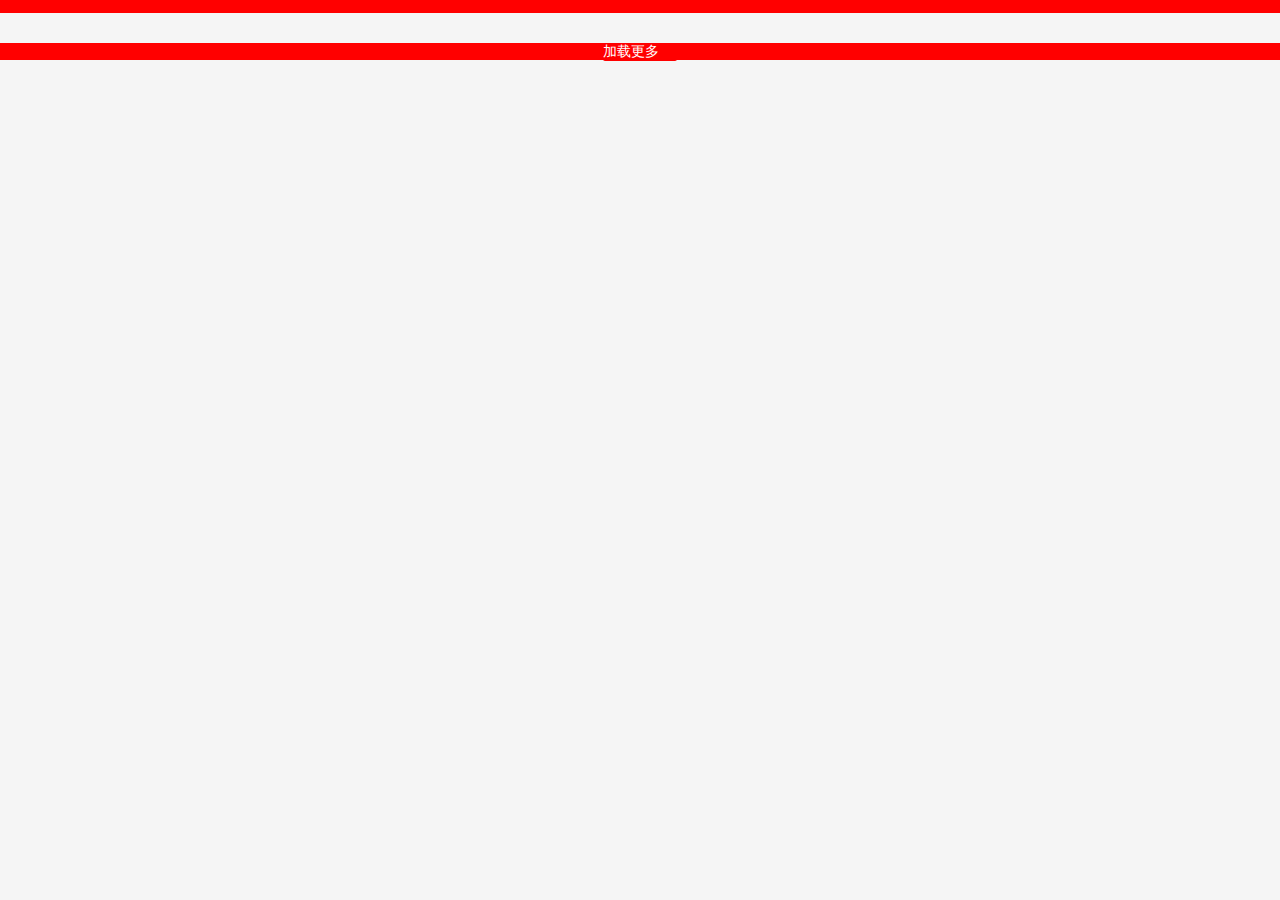
==== index.html @ 4def309a "first commit" ====
<!DOCTYPE html>
<!--[if lt IE 7]>      <html class="no-js lt-ie9 lt-ie8 lt-ie7"> <![endif]-->
<!--[if IE 7]>         <html class="no-js lt-ie9 lt-ie8"> <![endif]-->
<!--[if IE 8]>         <html class="no-js lt-ie9"> <![endif]-->
<!--[if gt IE 8]><!--> <html class="no-js"> <!--<![endif]-->
  <head>
    <meta charset="utf-8">
    <meta http-equiv="X-UA-Compatible" content="IE=edge">
    <title>雄图</title>
    <meta name="description" content="">
    <meta name="viewport" content="width=device-width,user-scalable=no">
    <script src="http://g.tbcdn.cn/mtb/lib-flexible/0.3.4/??flexible_css.js,flexible.js"></script>
    <link rel="stylesheet" href="./css/index.css">
    <link rel="stylesheet" type="text/css" href="css/normalize.css" />
    <link rel="stylesheet" type="text/css" href="css/default.css">
    <link rel="stylesheet" href="css/demo.css">
    <link rel="stylesheet" href="css/ladda.min.css">
  </head>
  <body>
    <!--[if lt IE 7]>
      <p class="browsehappy">You are using an <strong>outdated</strong> browser. Please <a href="#">upgrade your browser</a> to improve your experience.</p>
    <![endif]-->
    <div class="header">
    </div>
    <section class="btn">
			<button class="ladda-button" data-color="blue" data-style="expand-right">加载更多</button>
		</section>
    <script src="http://code.jquery.com/jquery-1.11.3.min.js"></script>
    <script src="js/spin.min.js"></script>
	  <script src="js/ladda.min.js"></script>
    <script type="text/javascript">
      $(function () { 
        // $('.header').css("backgroundColor","#f0f");
        Ladda.bind( '.btn button', { timeout: 2000 } );

        // Bind progress buttons and simulate loading progress
        Ladda.bind( '.progress-demo button', {
          callback: function( instance ) {
            var progress = 0;
            var interval = setInterval( function() {
              progress = Math.min( progress + Math.random() * 0.1, 1 );
              instance.setProgress( progress );

              if( progress === 1 ) {
                instance.stop();
                clearInterval( interval );
              }
            }, 200 );
          }
        } );        
      });

    </script>
  </body>
</html>
---- css/index.css ----
.header {
  height: .8rem;
  background: #f00;
}
.btn {
  font-size: 12px !important;
  width: 100%;
  height: 1.066667rem;
  line-height: 1.066667rem;
  background: #f00;
  color:#fff;
  text-align: center;
  margin-top: 30px;
}
.btn button {
  font-size: 14px !important;
  padding: 0 18px 0 0!important;
  background: #f00 !important;
  border: 0;
}
.ladda-button .ladda-spinner {
  width: .32rem !important;
  height: .32rem !important;
}
---- css/default.css ----
@font-face {
	font-family: 'icomoon';
	src:url('../fonts/icomoon.eot?yrquyl');
	src:url('../fonts/icomoon.eot?#iefixyrquyl') format('embedded-opentype'),
		url('../fonts/icomoon.woff?yrquyl') format('woff'),
		url('../fonts/icomoon.ttf?yrquyl') format('truetype'),
		url('../fonts/icomoon.svg?yrquyl#icomoon') format('svg');
	font-weight: normal;
	font-style: normal;
}
[class^="icon-"], [class*=" icon-"] {
	font-family: 'icomoon';
	speak: none;
	font-style: normal;
	font-weight: normal;
	font-variant: normal;
	text-transform: none;
	line-height: 1;

	/* Better Font Rendering =========== */
	-webkit-font-smoothing: antialiased;
	-moz-osx-font-smoothing: grayscale;
}

body, html { font-size: 100%; 	padding: 0; margin: 0;}

/* Reset */
*,
*:after,
*:before {
	-webkit-box-sizing: border-box;
	-moz-box-sizing: border-box;
	box-sizing: border-box;
}

/* Clearfix hack by Nicolas Gallagher: http://nicolasgallagher.com/micro-clearfix-hack/ */
.clearfix:before,
.clearfix:after {
	content: " ";
	display: table;
}

.clearfix:after {
	clear: both;
}

body{
	background: #f9f7f6;
	color: #404d5b;
	font-weight: 500;
	font-size: 1.05em;
	font-family: "Segoe UI", "Lucida Grande", Helvetica, Arial, "Microsoft YaHei", FreeSans, Arimo, "Droid Sans", "wenquanyi micro hei", "Hiragino Sans GB", "Hiragino Sans GB W3", "FontAwesome", sans-serif;
}
a{color: #2fa0ec;text-decoration: none;outline: none;}
a:hover,a:focus{color:#74777b;};

.htmleaf-container{
	margin: 0 auto;
	text-align: center;
	overflow: hidden;
}
.htmleaf-content {
	font-size: 150%;
	padding: 1em 0;
}

.htmleaf-content h2 {
	margin: 0 0 2em;
	opacity: 0.1;
}

.htmleaf-content p {
	margin: 1em 0;
	padding: 5em 0 0 0;
	font-size: 0.65em;
}
.bgcolor-1 { background: #f0efee; }
.bgcolor-2 { background: #f9f9f9; }
.bgcolor-3 { background: #e8e8e8; }/*light grey*/
.bgcolor-4 { background: #2f3238; color: #fff; }/*Dark grey*/
.bgcolor-5 { background: #df6659; color: #521e18; }/*pink1*/
.bgcolor-6 { background: #2fa8ec; }/*sky blue*/
.bgcolor-7 { background: #d0d6d6; }/*White tea*/
.bgcolor-8 { background: #3d4444; color: #fff; }/*Dark grey2*/
.bgcolor-9 { background: #ef3f52; color: #fff;}/*pink2*/
.bgcolor-10{ background: #64448f; color: #fff;}/*Violet*/
.bgcolor-11{ background: #3755ad; color: #fff;}/*dark blue*/
.bgcolor-12{ background: #3498DB; color: #fff;}/*light blue*/
/* Header */
.htmleaf-header{
	padding: 1em 190px 1em;
	letter-spacing: -1px;
	text-align: center;
}
.htmleaf-header h1 {
	font-weight: 600;
	font-size: 2em;
	line-height: 1;
	margin-bottom: 0;
	font-family: "Segoe UI", "Lucida Grande", Helvetica, Arial, "Microsoft YaHei", FreeSans, Arimo, "Droid Sans", "wenquanyi micro hei", "Hiragino Sans GB", "Hiragino Sans GB W3", "FontAwesome", sans-serif;
}
.htmleaf-header h1 span {
	font-family: "Segoe UI", "Lucida Grande", Helvetica, Arial, "Microsoft YaHei", FreeSans, Arimo, "Droid Sans", "wenquanyi micro hei", "Hiragino Sans GB", "Hiragino Sans GB W3", "FontAwesome", sans-serif;
	display: block;
	font-size: 60%;
	font-weight: 400;
	padding: 0.8em 0 0.5em 0;
	color: #c3c8cd;
}
/*nav*/
.htmleaf-demo a{color: #1d7db1;text-decoration: none;}
.htmleaf-demo{width: 100%;padding-bottom: 1.2em;}
.htmleaf-demo a{display: inline-block;margin: 0.5em;padding: 0.6em 1em;border: 3px solid #1d7db1;font-weight: 700;}
.htmleaf-demo a:hover{opacity: 0.6;}
.htmleaf-demo a.current{background:#1d7db1;color: #fff; }
/* Top Navigation Style */
.htmleaf-links {
	position: relative;
	display: inline-block;
	white-space: nowrap;
	font-size: 1.5em;
	text-align: center;
}

.htmleaf-links::after {
	position: absolute;
	top: 0;
	left: 50%;
	margin-left: -1px;
	width: 2px;
	height: 100%;
	background: #dbdbdb;
	content: '';
	-webkit-transform: rotate3d(0,0,1,22.5deg);
	transform: rotate3d(0,0,1,22.5deg);
}

.htmleaf-icon {
	display: inline-block;
	margin: 0.5em;
	padding: 0em 0;
	width: 1.5em;
	text-decoration: none;
}

.htmleaf-icon span {
	display: none;
}

.htmleaf-icon:before {
	margin: 0 5px;
	text-transform: none;
	font-weight: normal;
	font-style: normal;
	font-variant: normal;
	font-family: 'icomoon';
	line-height: 1;
	speak: none;
	-webkit-font-smoothing: antialiased;
}
/* footer */
.htmleaf-footer{width: 100%;padding-top: 10px;}
.htmleaf-small{font-size: 0.8em;}
.center{text-align: center;}
/****/
.related {
	color: #fff;
	background: #333;
	text-align: center;
	font-size: 1.25em;
	padding: 0.5em 0;
	overflow: hidden;
}

.related > a {
	vertical-align: top;
	width: calc(100% - 20px);
	max-width: 340px;
	display: inline-block;
	text-align: center;
	margin: 20px 10px;
	padding: 25px;
	font-family: "Segoe UI", "Lucida Grande", Helvetica, Arial, "Microsoft YaHei", FreeSans, Arimo, "Droid Sans", "wenquanyi micro hei", "Hiragino Sans GB", "Hiragino Sans GB W3", "FontAwesome", sans-serif;
}
.related a {
	display: inline-block;
	text-align: left;
	margin: 20px auto;
	padding: 10px 20px;
	opacity: 0.8;
	-webkit-transition: opacity 0.3s;
	transition: opacity 0.3s;
	-webkit-backface-visibility: hidden;
}

.related a:hover,
.related a:active {
	opacity: 1;
}

.related a img {
	max-width: 100%;
	opacity: 0.8;
	border-radius: 4px;
}
.related a:hover img,
.related a:active img {
	opacity: 1;
}
.related h3{font-family: "Microsoft YaHei", sans-serif;}
.related a h3 {
	font-weight: 300;
	margin-top: 0.15em;
	color: #fff;
}
/* icomoon */
.icon-home:before {
	content: "\e600";
}

.icon-pacman:before {
	content: "\e623";
}

.icon-users2:before {
	content: "\e678";
}

.icon-bug:before {
	content: "\e699";
}

.icon-eye:before {
	content: "\e610";
}

.icon-eye-blocked:before {
	content: "\e611";
}

.icon-eye2:before {
	content: "\e612";
}

.icon-arrow-up-left3:before {
	content: "\e72f";
}

.icon-arrow-up3:before {
	content: "\e730";
}

.icon-arrow-up-right3:before {
	content: "\e731";
}

.icon-arrow-right3:before {
	content: "\e732";
}

.icon-arrow-down-right3:before {
	content: "\e733";
}

.icon-arrow-down3:before {
	content: "\e734";
}

.icon-arrow-down-left3:before {
	content: "\e735";
}

.icon-arrow-left3:before {
	content: "\e736";
}



@media screen and (max-width: 50em) {
	.htmleaf-header {
		padding: 3em 10% 4em;
	}
	.htmleaf-header h1 {
        font-size:2em;
    }
}


@media screen and (max-width: 40em) {
	.htmleaf-header h1 {
		font-size: 1.5em;
	}
}

@media screen and (max-width: 30em) {
    .htmleaf-header h1 {
        font-size:1.2em;
    }
}
---- css/demo.css ----
/* Styles used specifically for the demo page */

body {
	background: #f5f5f5;
	font-family: monospace;
	font-size: 14px;
	color: #333333;
}

button {
	outline: 0;
}

.examples {
	max-width: 670px;
	margin: 2em auto;
	padding: 4em;
	background: #fff;
	text-align: center
}
	.examples .intro {
		margin-bottom: 3em;
		line-height: 1.4em;
		font-size: 16px;
		text-align: left;
	}
		.examples .intro h1 {
			margin-top: 0;
			font-size: 18px;
		}

	.examples .outro {
		display: block;
		text-align: right;
		margin-top: 3em;
	}
	.examples section {
		display: inline-block;
		width: 24%;
		min-width: 160px;
		margin-bottom: 2em;
		text-align: center;
		vertical-align: top;
	}
	.examples section h3 {
		color: #bbb;
		font-weight: normal;
	}



.sharing {
	float: left;
}
---- css/ladda.min.css ----
/*!
 * Ladda including the default theme.
 *//*!
 * Ladda
 * http://lab.hakim.se/ladda
 * MIT licensed
 *
 * Copyright (C) 2015 Hakim El Hattab, http://hakim.se
 */.ladda-button{position:relative}.ladda-button .ladda-spinner{position:absolute;z-index:2;display:inline-block;width:32px;height:32px;top:50%;margin-top:0;opacity:0;pointer-events:none}.ladda-button .ladda-label{position:relative;z-index:3}.ladda-button .ladda-progress{position:absolute;width:0;height:100%;left:0;top:0;background:rgba(0,0,0,0.2);visibility:hidden;opacity:0;-webkit-transition:0.1s linear all !important;-moz-transition:0.1s linear all !important;-ms-transition:0.1s linear all !important;-o-transition:0.1s linear all !important;transition:0.1s linear all !important}.ladda-button[data-loading] .ladda-progress{opacity:1;visibility:visible}.ladda-button,.ladda-button .ladda-spinner,.ladda-button .ladda-label{-webkit-transition:0.3s cubic-bezier(0.175, 0.885, 0.32, 1.275) all !important;-moz-transition:0.3s cubic-bezier(0.175, 0.885, 0.32, 1.275) all !important;-ms-transition:0.3s cubic-bezier(0.175, 0.885, 0.32, 1.275) all !important;-o-transition:0.3s cubic-bezier(0.175, 0.885, 0.32, 1.275) all !important;transition:0.3s cubic-bezier(0.175, 0.885, 0.32, 1.275) all !important}.ladda-button[data-style=zoom-in],.ladda-button[data-style=zoom-in] .ladda-spinner,.ladda-button[data-style=zoom-in] .ladda-label,.ladda-button[data-style=zoom-out],.ladda-button[data-style=zoom-out] .ladda-spinner,.ladda-button[data-style=zoom-out] .ladda-label{-webkit-transition:0.3s ease all !important;-moz-transition:0.3s ease all !important;-ms-transition:0.3s ease all !important;-o-transition:0.3s ease all !important;transition:0.3s ease all !important}.ladda-button[data-style=expand-right] .ladda-spinner{right:-6px}.ladda-button[data-style=expand-right][data-size="s"] .ladda-spinner,.ladda-button[data-style=expand-right][data-size="xs"] .ladda-spinner{right:-12px}.ladda-button[data-style=expand-right][data-loading]{padding-right:56px}.ladda-button[data-style=expand-right][data-loading] .ladda-spinner{opacity:1}.ladda-button[data-style=expand-right][data-loading][data-size="s"],.ladda-button[data-style=expand-right][data-loading][data-size="xs"]{padding-right:40px}.ladda-button[data-style=expand-left] .ladda-spinner{left:26px}.ladda-button[data-style=expand-left][data-size="s"] .ladda-spinner,.ladda-button[data-style=expand-left][data-size="xs"] .ladda-spinner{left:4px}.ladda-button[data-style=expand-left][data-loading]{padding-left:56px}.ladda-button[data-style=expand-left][data-loading] .ladda-spinner{opacity:1}.ladda-button[data-style=expand-left][data-loading][data-size="s"],.ladda-button[data-style=expand-left][data-loading][data-size="xs"]{padding-left:40px}.ladda-button[data-style=expand-up]{overflow:hidden}.ladda-button[data-style=expand-up] .ladda-spinner{top:-32px;left:50%;margin-left:0}.ladda-button[data-style=expand-up][data-loading]{padding-top:54px}.ladda-button[data-style=expand-up][data-loading] .ladda-spinner{opacity:1;top:26px;margin-top:0}.ladda-button[data-style=expand-up][data-loading][data-size="s"],.ladda-button[data-style=expand-up][data-loading][data-size="xs"]{padding-top:32px}.ladda-button[data-style=expand-up][data-loading][data-size="s"] .ladda-spinner,.ladda-button[data-style=expand-up][data-loading][data-size="xs"] .ladda-spinner{top:4px}.ladda-button[data-style=expand-down]{overflow:hidden}.ladda-button[data-style=expand-down] .ladda-spinner{top:62px;left:50%;margin-left:0}.ladda-button[data-style=expand-down][data-size="s"] .ladda-spinner,.ladda-button[data-style=expand-down][data-size="xs"] .ladda-spinner{top:40px}.ladda-button[data-style=expand-down][data-loading]{padding-bottom:54px}.ladda-button[data-style=expand-down][data-loading] .ladda-spinner{opacity:1}.ladda-button[data-style=expand-down][data-loading][data-size="s"],.ladda-button[data-style=expand-down][data-loading][data-size="xs"]{padding-bottom:32px}.ladda-button[data-style=slide-left]{overflow:hidden}.ladda-button[data-style=slide-left] .ladda-label{position:relative}.ladda-button[data-style=slide-left] .ladda-spinner{left:100%;margin-left:0}.ladda-button[data-style=slide-left][data-loading] .ladda-label{opacity:0;left:-100%}.ladda-button[data-style=slide-left][data-loading] .ladda-spinner{opacity:1;left:50%}.ladda-button[data-style=slide-right]{overflow:hidden}.ladda-button[data-style=slide-right] .ladda-label{position:relative}.ladda-button[data-style=slide-right] .ladda-spinner{right:100%;margin-left:0;left:16px}.ladda-button[data-style=slide-right][data-loading] .ladda-label{opacity:0;left:100%}.ladda-button[data-style=slide-right][data-loading] .ladda-spinner{opacity:1;left:50%}.ladda-button[data-style=slide-up]{overflow:hidden}.ladda-button[data-style=slide-up] .ladda-label{position:relative}.ladda-button[data-style=slide-up] .ladda-spinner{left:50%;margin-left:0;margin-top:1em}.ladda-button[data-style=slide-up][data-loading] .ladda-label{opacity:0;top:-1em}.ladda-button[data-style=slide-up][data-loading] .ladda-spinner{opacity:1;margin-top:0}.ladda-button[data-style=slide-down]{overflow:hidden}.ladda-button[data-style=slide-down] .ladda-label{position:relative}.ladda-button[data-style=slide-down] .ladda-spinner{left:50%;margin-left:0;margin-top:-2em}.ladda-button[data-style=slide-down][data-loading] .ladda-label{opacity:0;top:1em}.ladda-button[data-style=slide-down][data-loading] .ladda-spinner{opacity:1;margin-top:0}.ladda-button[data-style=zoom-out]{overflow:hidden}.ladda-button[data-style=zoom-out] .ladda-spinner{left:50%;margin-left:32px;-webkit-transform:scale(2.5);-moz-transform:scale(2.5);-ms-transform:scale(2.5);-o-transform:scale(2.5);transform:scale(2.5)}.ladda-button[data-style=zoom-out] .ladda-label{position:relative;display:inline-block}.ladda-button[data-style=zoom-out][data-loading] .ladda-label{opacity:0;-webkit-transform:scale(0.5);-moz-transform:scale(0.5);-ms-transform:scale(0.5);-o-transform:scale(0.5);transform:scale(0.5)}.ladda-button[data-style=zoom-out][data-loading] .ladda-spinner{opacity:1;margin-left:0;-webkit-transform:none;-moz-transform:none;-ms-transform:none;-o-transform:none;transform:none}.ladda-button[data-style=zoom-in]{overflow:hidden}.ladda-button[data-style=zoom-in] .ladda-spinner{left:50%;margin-left:-16px;-webkit-transform:scale(0.2);-moz-transform:scale(0.2);-ms-transform:scale(0.2);-o-transform:scale(0.2);transform:scale(0.2)}.ladda-button[data-style=zoom-in] .ladda-label{position:relative;display:inline-block}.ladda-button[data-style=zoom-in][data-loading] .ladda-label{opacity:0;-webkit-transform:scale(2.2);-moz-transform:scale(2.2);-ms-transform:scale(2.2);-o-transform:scale(2.2);transform:scale(2.2)}.ladda-button[data-style=zoom-in][data-loading] .ladda-spinner{opacity:1;margin-left:0;-webkit-transform:none;-moz-transform:none;-ms-transform:none;-o-transform:none;transform:none}.ladda-button[data-style=contract]{overflow:hidden;width:100px}.ladda-button[data-style=contract] .ladda-spinner{left:50%;margin-left:0}.ladda-button[data-style=contract][data-loading]{border-radius:50%;width:52px}.ladda-button[data-style=contract][data-loading] .ladda-label{opacity:0}.ladda-button[data-style=contract][data-loading] .ladda-spinner{opacity:1}.ladda-button[data-style=contract-overlay]{overflow:hidden;width:100px;box-shadow:0px 0px 0px 2000px transparent}.ladda-button[data-style=contract-overlay] .ladda-spinner{left:50%;margin-left:0}.ladda-button[data-style=contract-overlay][data-loading]{border-radius:50%;width:52px;box-shadow:0px 0px 0px 2000px rgba(0,0,0,0.8)}.ladda-button[data-style=contract-overlay][data-loading] .ladda-label{opacity:0}.ladda-button[data-style=contract-overlay][data-loading] .ladda-spinner{opacity:1}.ladda-button{background:#666;border:0;padding:14px 18px;font-size:18px;cursor:pointer;color:#fff;border-radius:2px;border:1px solid transparent;-webkit-appearance:none;-webkit-font-smoothing:antialiased;-webkit-tap-highlight-color:transparent}.ladda-button:hover{border-color:rgba(0,0,0,0.07);background-color:#888}.ladda-button[data-color=green]{background:#2aca76}.ladda-button[data-color=green]:hover{background-color:#38d683}.ladda-button[data-color=blue]{background:#53b5e6}.ladda-button[data-color=blue]:hover{background-color:#69bfe9}.ladda-button[data-color=red]{background:#ea8557}.ladda-button[data-color=red]:hover{background-color:#ed956e}.ladda-button[data-color=purple]{background:#9973C2}.ladda-button[data-color=purple]:hover{background-color:#a685ca}.ladda-button[data-color=mint]{background:#16a085}.ladda-button[data-color=mint]:hover{background-color:#19b698}.ladda-button[disabled],.ladda-button[data-loading]{border-color:rgba(0,0,0,0.07)}.ladda-button[disabled],.ladda-button[disabled]:hover,.ladda-button[data-loading],.ladda-button[data-loading]:hover{cursor:default;background-color:#999}.ladda-button[data-size=xs]{padding:4px 8px}.ladda-button[data-size=xs] .ladda-label{font-size:0.7em}.ladda-button[data-size=s]{padding:6px 10px}.ladda-button[data-size=s] .ladda-label{font-size:0.9em}.ladda-button[data-size=l] .ladda-label{font-size:1.2em}.ladda-button[data-size=xl] .ladda-label{font-size:1.5em}
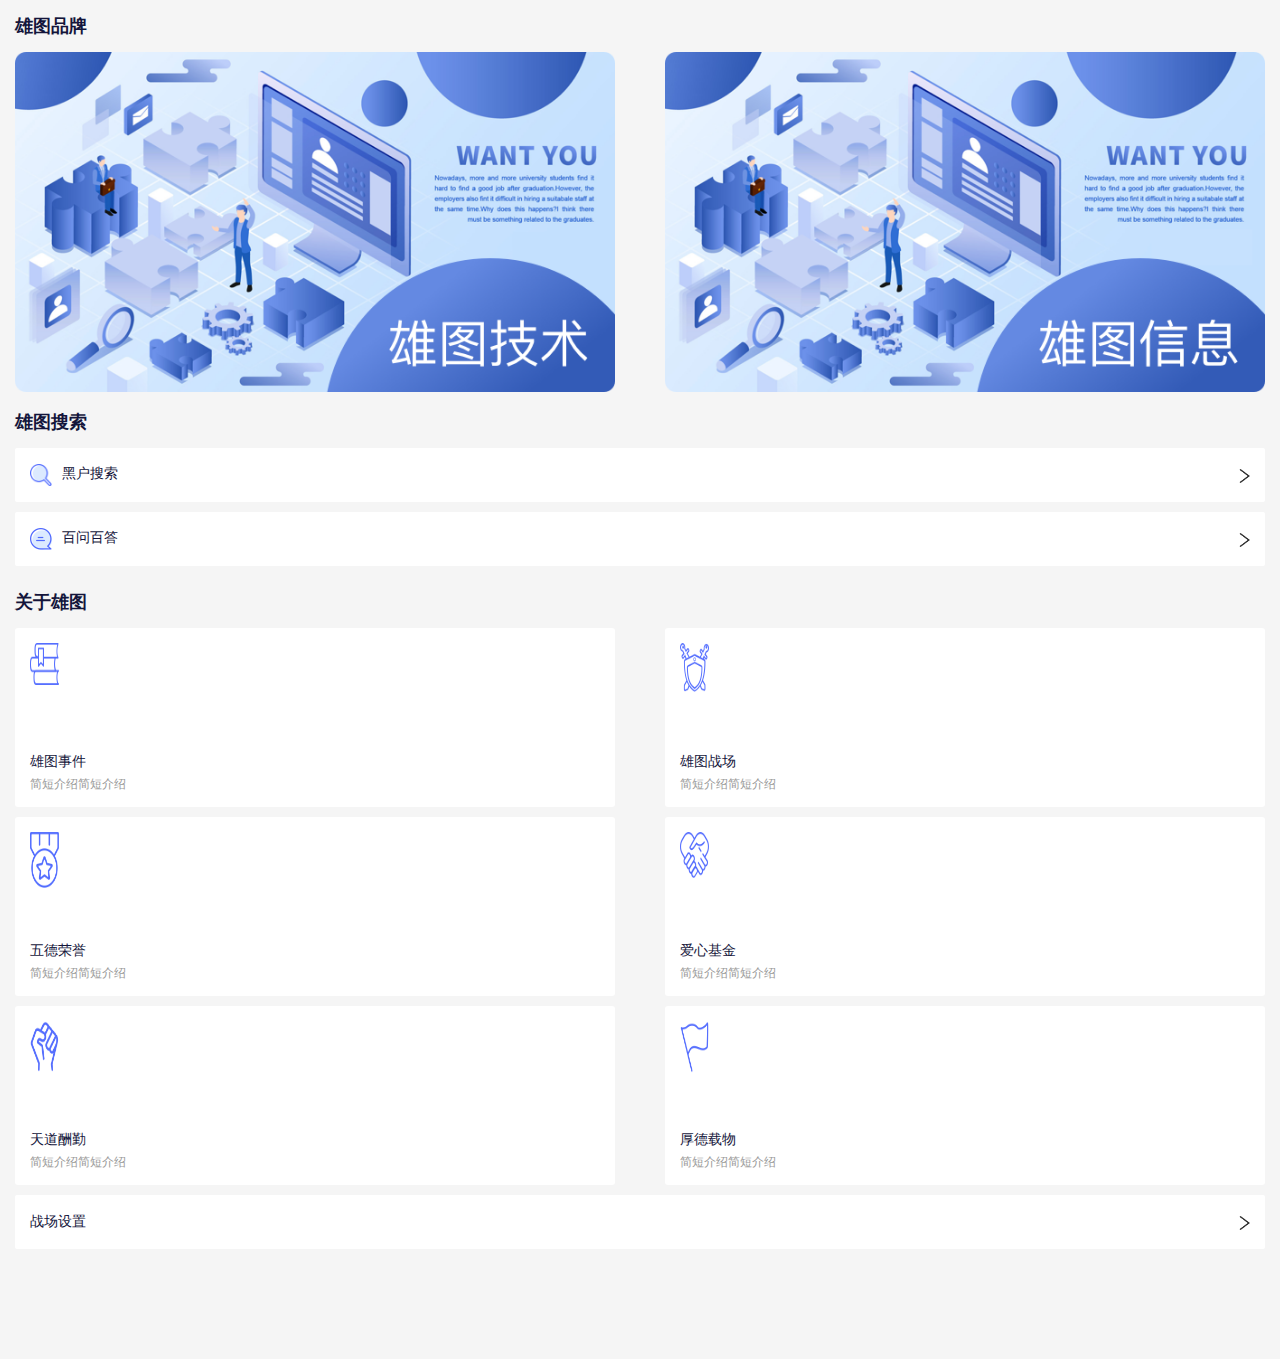
==== commit 0a5dc880: "fix" ====
--- a/index.html
+++ b/index.html
@@ -6,48 +6,103 @@
   <head>
     <meta charset="utf-8">
     <meta http-equiv="X-UA-Compatible" content="IE=edge">
-    <title>雄图</title>
+    <title>首页</title>
     <meta name="description" content="">
     <meta name="viewport" content="width=device-width,user-scalable=no">
     <script src="http://g.tbcdn.cn/mtb/lib-flexible/0.3.4/??flexible_css.js,flexible.js"></script>
     <link rel="stylesheet" href="./css/index.css">
-    <link rel="stylesheet" type="text/css" href="css/normalize.css" />
-    <link rel="stylesheet" type="text/css" href="css/default.css">
-    <link rel="stylesheet" href="css/demo.css">
-    <link rel="stylesheet" href="css/ladda.min.css">
+    <link rel="stylesheet" href="./css/reset.css">
+    
   </head>
   <body>
     <!--[if lt IE 7]>
       <p class="browsehappy">You are using an <strong>outdated</strong> browser. Please <a href="#">upgrade your browser</a> to improve your experience.</p>
     <![endif]-->
-    <div class="header">
+    <div class="main">
+      <div class="title mr-15">
+        <h2>雄图品牌</h2>
+      </div>
+      <div class="banner-img">
+        <div>
+          <img src="./img/banner.png" alt=""/>
+        </div>
+        <div>
+          <img src="./img/banner_1.png" alt=""/>
+        </div>
+      </div>
+      <div class="title mr-15">
+        <h2>雄图搜索</h2>
+      </div>
+      <div class="search">
+        <div>
+          <img src="./img/ziyuan@2x.png" class="imgserch"/>黑户搜索
+        </div>
+        <div><img src="./img/Combined Shape.png" class="imgright"/></div>
+      </div>
+      <div class="search">
+        <div>
+          <img src="./img/xiaoxi-2@2x.png" class="imgserch"/>百问百答
+        </div>
+        <div><img src="./img/Combined Shape.png" class="imgright"/></div>
+      </div>
+      <div class="title mr-15">
+        <h2>关于雄图</h2>
+      </div>
+      <div class="xiongtu-info">
+        <div class="xiongtu-info-item">
+          <div><img src="./img/shijian@2x.png" alt=""/></div>
+          <div>
+            <p>雄图事件</p>
+            <p>简短介绍简短介绍</p>
+          </div>
+        </div>
+        <div class="xiongtu-info-item">
+          <div><img src="./img/zhanchang@2x.png" alt=""/></div>
+          <div>
+            <p>雄图战场</p>
+            <p>简短介绍简短介绍</p>
+          </div>
+        </div>
+        <div class="xiongtu-info-item">
+          <div><img src="./img/Hoor@2x.png" alt=""/></div>
+          <div>
+            <p>五德荣誉</p>
+            <p>简短介绍简短介绍</p>
+          </div>
+        </div>
+        <div class="xiongtu-info-item">
+          <div><img src="./img/aixin@2x.png" alt=""/></div>
+          <div>
+            <p>爱心基金</p>
+            <p>简短介绍简短介绍</p>
+          </div>
+        </div>
+        <div class="xiongtu-info-item">
+            <div><img src="./img/fendou@2x.png" alt=""/></div>
+            <div>
+              <p>天道酬勤</p>
+              <p>简短介绍简短介绍</p>
+            </div>
+          </div>
+          <div class="xiongtu-info-item">
+              <div><img src="./img/xiaohongqi01@2x.png" alt=""/></div>
+              <div>
+                <p>厚德载物</p>
+                <p>简短介绍简短介绍</p>
+              </div>
+            </div>
+      </div>
+      <div class="search">
+        <div>
+          <p>战场设置<p>
+        </div>
+        <div><img src="./img/Combined Shape.png" class="imgright"/></div>
+      </div>
     </div>
-    <section class="btn">
-			<button class="ladda-button" data-color="blue" data-style="expand-right">加载更多</button>
-		</section>
     <script src="http://code.jquery.com/jquery-1.11.3.min.js"></script>
-    <script src="js/spin.min.js"></script>
-	  <script src="js/ladda.min.js"></script>
     <script type="text/javascript">
       $(function () { 
-        // $('.header').css("backgroundColor","#f0f");
-        Ladda.bind( '.btn button', { timeout: 2000 } );
 
-        // Bind progress buttons and simulate loading progress
-        Ladda.bind( '.progress-demo button', {
-          callback: function( instance ) {
-            var progress = 0;
-            var interval = setInterval( function() {
-              progress = Math.min( progress + Math.random() * 0.1, 1 );
-              instance.setProgress( progress );
-
-              if( progress === 1 ) {
-                instance.stop();
-                clearInterval( interval );
-              }
-            }, 200 );
-          }
-        } );        
       });
 
     </script>
--- a/css/index.css
+++ b/css/index.css
@@ -1,24 +1,95 @@
-.header {
-  height: .8rem;
-  background: #f00;
+.title {
+  height: 52px;
+  line-height: 52px;
 }
-.btn {
-  font-size: 12px !important;
-  width: 100%;
-  height: 1.066667rem;
-  line-height: 1.066667rem;
-  background: #f00;
-  color:#fff;
-  text-align: center;
-  margin-top: 30px;
+.title h2{
+  font-size:18px;
+  font-family:PingFangSC-Medium;
+  font-weight: blod;
+  color:rgba(20,21,59,1);
 }
-.btn button {
-  font-size: 14px !important;
-  padding: 0 18px 0 0!important;
-  background: #f00 !important;
-  border: 0;
+.banner-img {
+  display: -webkit-flex;
+  display: flex;
+  justify-content: space-between;
+  align-items: center;
+  padding: 0 15px;
 }
-.ladda-button .ladda-spinner {
-  width: .32rem !important;
-  height: .32rem !important;
-}+.banner-img div {
+  width: 48%;
+}
+.banner-img img {
+  display: inline-block;
+  max-width: 100%;
+}
+.search {
+  display: -webkit-flex;
+  display: flex;
+  justify-content: space-between;
+  align-items: center;
+  font-size: 14px;
+  font-weight:400;
+  color:rgba(20,21,59,1);
+  margin: 0 15px 10px;
+  background: #fff;
+  height: 54px;
+  border-radius: 2px;
+}
+.search  .imgserch {
+  display: inline-block;
+  width: 22px;
+  height: 22px;
+  vertical-align: middle;
+  margin-right: 10px;
+  margin-left: 15px;
+}
+.search .imgright {
+  display: inline-block;
+  vertical-align: middle;
+  width: 11px;
+  height: 14px;
+  margin-right: 15px;
+}
+.search p {
+  margin-left: 15px;
+}
+
+.xiongtu-info {
+  display: -webkit-flex;
+  display: flex;
+  flex-direction: row;
+  flex-wrap: wrap;
+  justify-content: space-between;
+  margin: 0 15px;
+  
+}
+.xiongtu-info-item {
+  display: -webkit-flex;
+  display: flex;
+  flex-direction: column;
+  justify-content: space-between;
+  height: 179px;
+  background: #fff;
+  width: 48%;
+  margin-bottom: 10px;
+  border-radius: 3px;
+}
+.xiongtu-info-item img {
+  display: inline-block;
+  width: 29px;
+  height: 100%;
+  margin: 15px 0 0 15px;
+}
+.xiongtu-info-item p {
+  color:rgba(20,21,59,1);
+  font-size: 14px;
+  font-weight: blod;
+  margin-left: 15px;
+}
+.xiongtu-info-item p:nth-last-child(1) {
+  color:rgba(153,153,153,1);
+  font-size: 12px;
+  margin-top: 5px;
+  margin-bottom: 14px;
+  
+}
